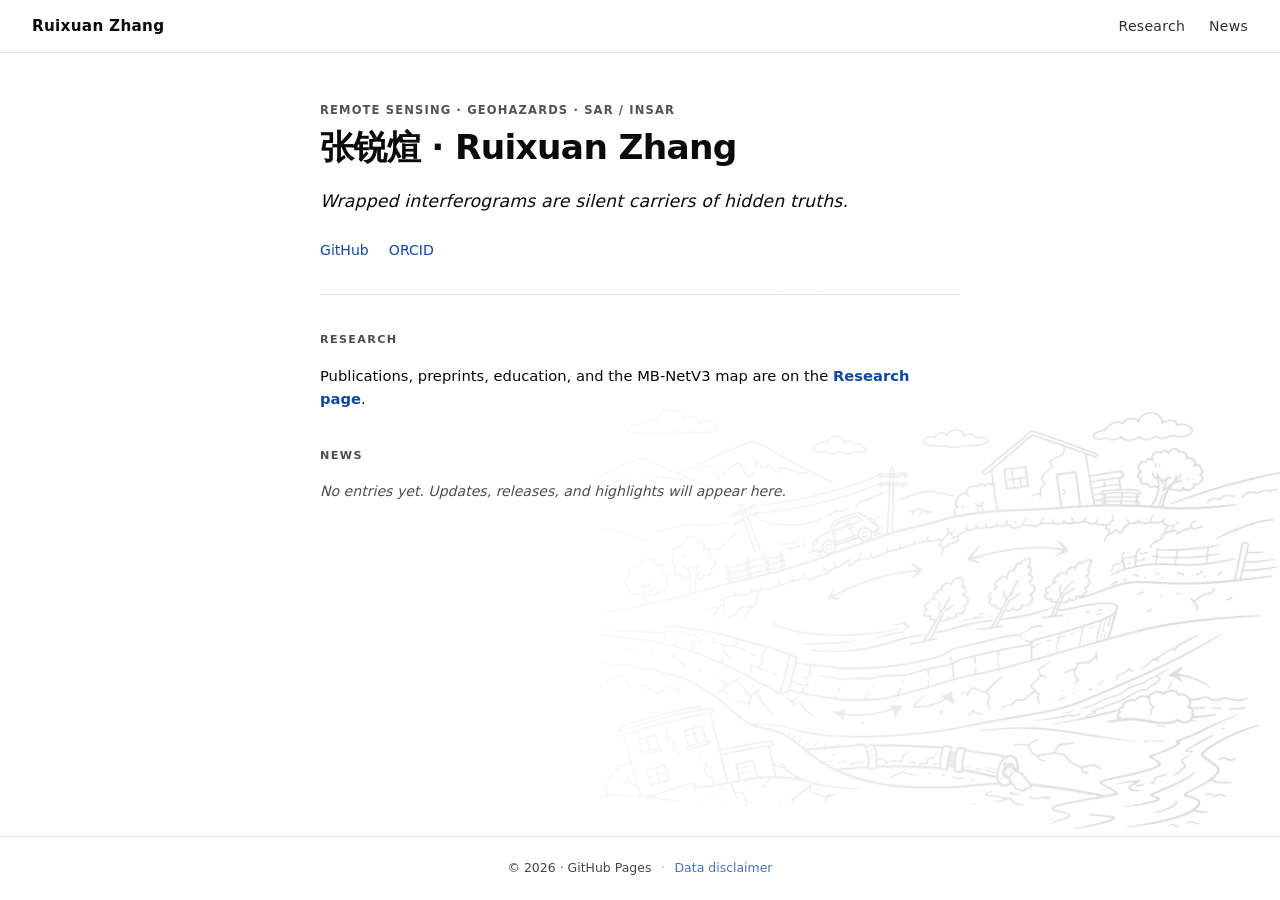
==== index.html @ f578a21b "Add Research subpage (ORCID-backed) and link from home nav Made-with: Cursor" ====
<!DOCTYPE html>
<html lang="en">
<head>
  <meta charset="UTF-8" />
  <meta name="viewport" content="width=device-width, initial-scale=1.0" />
  <title>Ruixuan Zhang (张锐煊)</title>
  <link rel="stylesheet" href="css/home.css" />
</head>
<body>
  <header class="site-header">
    <a class="site-brand" href="/">Ruixuan Zhang</a>
    <nav class="nav" aria-label="Primary">
      <a href="research.html">Research</a>
      <a href="#news">News</a>
    </nav>
  </header>

  <main>
    <section class="intro" aria-label="Introduction">
      <p class="intro-kicker">Remote sensing · Geohazards · SAR / InSAR</p>
      <h1 class="intro-title"><span lang="zh">张锐煊</span> · Ruixuan Zhang</h1>
      <div class="intro-body">
        <p class="intro-quote">Wrapped interferograms are silent carriers of hidden truths.</p>
      </div>
      <ul class="intro-links" aria-label="External links">
        <li><a href="https://github.com/ZRX0813" rel="noopener noreferrer">GitHub</a></li>
        <li><a href="https://orcid.org/0009-0009-0099-7879" rel="noopener noreferrer">ORCID</a></li>
      </ul>
    </section>

    <section id="research" class="panel-section">
      <h2 class="section-title">Research</h2>
      <p class="home-research-teaser">
        Publications, preprints, education, and the MB-NetV3 map are on the
        <a href="research.html">Research page</a>.
      </p>
    </section>

    <section id="news" class="panel-section">
      <h2 class="section-title">News</h2>
      <p class="panel-placeholder">No entries yet. Updates, releases, and highlights will appear here.</p>
    </section>
  </main>

  <footer class="site-footer">
    <span>© 2026 · GitHub Pages</span>
    <span class="footer-dot" aria-hidden="true">·</span>
    <a class="footer-link" href="/MB-NetV3/disclaimer.html">Data disclaimer</a>
  </footer>
</body>
</html>
---- css/home.css ----
/* White background, black / near-black typography */
:root {
  --chrome-text: #0a0a0a;
  --chrome-muted: #2d2d2d;
  --chrome-link: #0d47a1;
  --chrome-border: rgba(0, 0, 0, 0.12);
  --surface: #ffffff;
  --page-bg: #ffffff;
}

*,
*::before,
*::after {
  box-sizing: border-box;
}

html {
  scroll-behavior: smooth;
}

body {
  margin: 0;
  min-height: 100vh;
  display: flex;
  flex-direction: column;
  color: var(--chrome-text);
  background: var(--page-bg);
  font-family: "Segoe UI", system-ui, -apple-system, sans-serif;
  font-weight: 400;
  line-height: 1.6;
  position: relative;
}

/* Landslide line-art watermark: right side, low contrast; gradient keeps copy legible on the left */
body::before {
  content: "";
  position: fixed;
  inset: 0;
  z-index: -2;
  pointer-events: none;
  background-color: #ffffff;
  background-image: url("../layer/main_layer.png");
  background-repeat: no-repeat;
  background-position: right -2% bottom 8%;
  background-size: min(62vw, 720px) auto;
  opacity: 0.14;
}

body::after {
  content: "";
  position: fixed;
  inset: 0;
  z-index: -1;
  pointer-events: none;
  background: linear-gradient(
    100deg,
    #ffffff 0%,
    #ffffff max(18%, 12rem),
    rgba(255, 255, 255, 0.97) 38%,
    rgba(255, 255, 255, 0.82) 52%,
    rgba(255, 255, 255, 0.48) 68%,
    rgba(255, 255, 255, 0.15) 84%,
    rgba(255, 255, 255, 0) 100%
  );
}

@media (max-width: 720px) {
  body::before {
    background-size: min(92vw, 420px) auto;
    background-position: right -12% bottom -4%;
    opacity: 0.09;
  }
}

.site-header {
  position: sticky;
  top: 0;
  z-index: 20;
  display: flex;
  align-items: center;
  justify-content: space-between;
  flex-wrap: wrap;
  gap: 0.75rem 1.5rem;
  padding: 0.85rem clamp(1rem, 4vw, 2rem);
  background: rgba(255, 255, 255, 0.92);
  border-bottom: 1px solid var(--chrome-border);
  backdrop-filter: blur(6px);
  -webkit-backdrop-filter: blur(6px);
}

.site-brand {
  font-size: 0.95rem;
  font-weight: 650;
  letter-spacing: 0.02em;
  color: var(--chrome-text);
  text-decoration: none;
}

.site-brand:hover {
  color: var(--chrome-link);
}

.nav {
  display: flex;
  flex-wrap: wrap;
  gap: 1rem 1.5rem;
  font-size: 0.875rem;
  font-weight: 500;
}

.nav a {
  color: var(--chrome-text);
  text-decoration: none;
  letter-spacing: 0.02em;
  opacity: 0.85;
}

.nav a:hover {
  color: var(--chrome-link);
  opacity: 1;
}

main {
  position: relative;
  z-index: 1;
  flex: 1;
  max-width: 44rem;
  width: 100%;
  margin: 0 auto;
  padding: clamp(1.75rem, 5vw, 3rem) clamp(1rem, 4vw, 2rem) 3rem;
}

.intro {
  padding-bottom: 2rem;
  margin-bottom: 2rem;
  border-bottom: 1px solid var(--chrome-border);
}

.intro-kicker {
  margin: 0 0 0.5rem;
  font-size: 0.72rem;
  font-weight: 600;
  letter-spacing: 0.1em;
  text-transform: uppercase;
  color: var(--chrome-text);
  opacity: 0.7;
}

.intro-title {
  margin: 0 0 1.25rem;
  font-size: clamp(1.65rem, 4.5vw, 2.15rem);
  font-weight: 700;
  line-height: 1.2;
  letter-spacing: -0.02em;
}

.intro-body {
  font-size: 0.95rem;
  color: var(--chrome-text);
  max-width: 40em;
}

.intro-body p {
  margin: 0 0 1rem;
}

.intro-body p:last-child {
  margin-bottom: 0;
}

.intro-quote {
  margin: 0;
  font-size: 1.08rem;
  line-height: 1.55;
  letter-spacing: 0.01em;
  font-style: italic;
}

.intro-links {
  display: flex;
  flex-wrap: wrap;
  gap: 0.5rem 1.25rem;
  margin: 1.35rem 0 0;
  padding: 0;
  list-style: none;
}

.intro-links a {
  font-size: 0.88rem;
  font-weight: 500;
  color: var(--chrome-link);
  text-decoration: none;
}

.intro-links a:hover {
  text-decoration: underline;
}

.panel-section {
  margin-top: 2.25rem;
  scroll-margin-top: 4rem;
}

.section-title {
  margin: 0 0 1rem;
  font-size: 0.7rem;
  font-weight: 700;
  letter-spacing: 0.12em;
  text-transform: uppercase;
  color: var(--chrome-text);
  opacity: 0.72;
}

.panel-list {
  display: flex;
  flex-direction: column;
  gap: 1rem;
}

.panel-card {
  padding: 1.25rem 1.35rem;
  border-radius: 12px;
  background: rgba(255, 255, 255, 0.94);
  border: 1px solid var(--chrome-border);
  box-shadow: none;
  backdrop-filter: blur(4px);
  -webkit-backdrop-filter: blur(4px);
}

.panel-card h3 {
  margin: 0 0 0.5rem;
  font-size: 1.02rem;
  font-weight: 650;
}

.panel-card p {
  margin: 0;
  font-size: 0.9rem;
  line-height: 1.55;
  color: var(--chrome-text);
  opacity: 0.88;
}

.panel-card-link {
  display: inline-block;
  margin-top: 1rem;
  font-size: 0.88rem;
  font-weight: 600;
  color: var(--chrome-link);
  text-decoration: none;
}

.panel-card-link:hover {
  text-decoration: underline;
}

.panel-placeholder {
  margin: 0;
  font-size: 0.88rem;
  line-height: 1.55;
  color: var(--chrome-text);
  opacity: 0.72;
  font-style: italic;
}

.site-footer {
  position: relative;
  z-index: 1;
  margin-top: auto;
  padding: 1.35rem clamp(1rem, 4vw, 2rem);
  text-align: center;
  font-size: 0.78rem;
  color: var(--chrome-text);
  opacity: 0.75;
  border-top: 1px solid var(--chrome-border);
  background: rgba(255, 255, 255, 0.9);
  backdrop-filter: blur(6px);
  -webkit-backdrop-filter: blur(6px);
}

.footer-dot {
  margin: 0 0.35rem;
  opacity: 0.5;
}

.footer-link {
  color: var(--chrome-link);
  text-decoration: none;
}

.footer-link:hover {
  text-decoration: underline;
}

/* --- Research subpage --- */
.research-main {
  max-width: 48rem;
}

.research-lead {
  margin: 0 0 1.75rem;
  font-size: 0.9rem;
  line-height: 1.55;
  color: var(--chrome-text);
  opacity: 0.88;
}

.research-lead a {
  color: var(--chrome-link);
  text-decoration: none;
  font-weight: 500;
}

.research-lead a:hover {
  text-decoration: underline;
}

.research-section {
  margin-top: 2rem;
}

.edu-meta {
  margin: 0.35rem 0 0;
  font-size: 0.88rem;
  line-height: 1.5;
  opacity: 0.88;
}

.research-keywords {
  margin: 0;
  font-size: 0.92rem;
  line-height: 1.55;
}

.keywords-note {
  font-size: 0.82rem;
  opacity: 0.7;
}

.works-note {
  margin: 0 0 1.25rem;
  font-size: 0.82rem;
  line-height: 1.45;
  color: var(--chrome-text);
  opacity: 0.72;
}

.work-list {
  margin: 0;
  padding: 0;
  list-style: none;
  counter-reset: work;
}

.work-item {
  margin: 0;
  padding: 1.15rem 0;
  border-bottom: 1px solid var(--chrome-border);
}

.work-item:last-child {
  border-bottom: none;
}

.work-title {
  display: inline;
  font-size: 0.95rem;
  font-weight: 650;
  line-height: 1.45;
  color: var(--chrome-text);
  text-decoration: none;
}

.work-title:hover {
  color: var(--chrome-link);
  text-decoration: underline;
}

.work-meta {
  margin: 0.4rem 0 0;
  font-size: 0.82rem;
  line-height: 1.45;
  color: var(--chrome-text);
  opacity: 0.78;
}

.work-doi {
  margin: 0.25rem 0 0;
  font-size: 0.78rem;
  line-height: 1.4;
  opacity: 0.75;
}

.work-doi a {
  color: var(--chrome-link);
  text-decoration: none;
}

.work-doi a:hover {
  text-decoration: underline;
}

.home-research-teaser {
  margin: 0;
  font-size: 0.92rem;
  line-height: 1.55;
}

.home-research-teaser a {
  color: var(--chrome-link);
  font-weight: 600;
  text-decoration: none;
}

.home-research-teaser a:hover {
  text-decoration: underline;
}

.nav a[aria-current="page"] {
  font-weight: 700;
  opacity: 1;
}
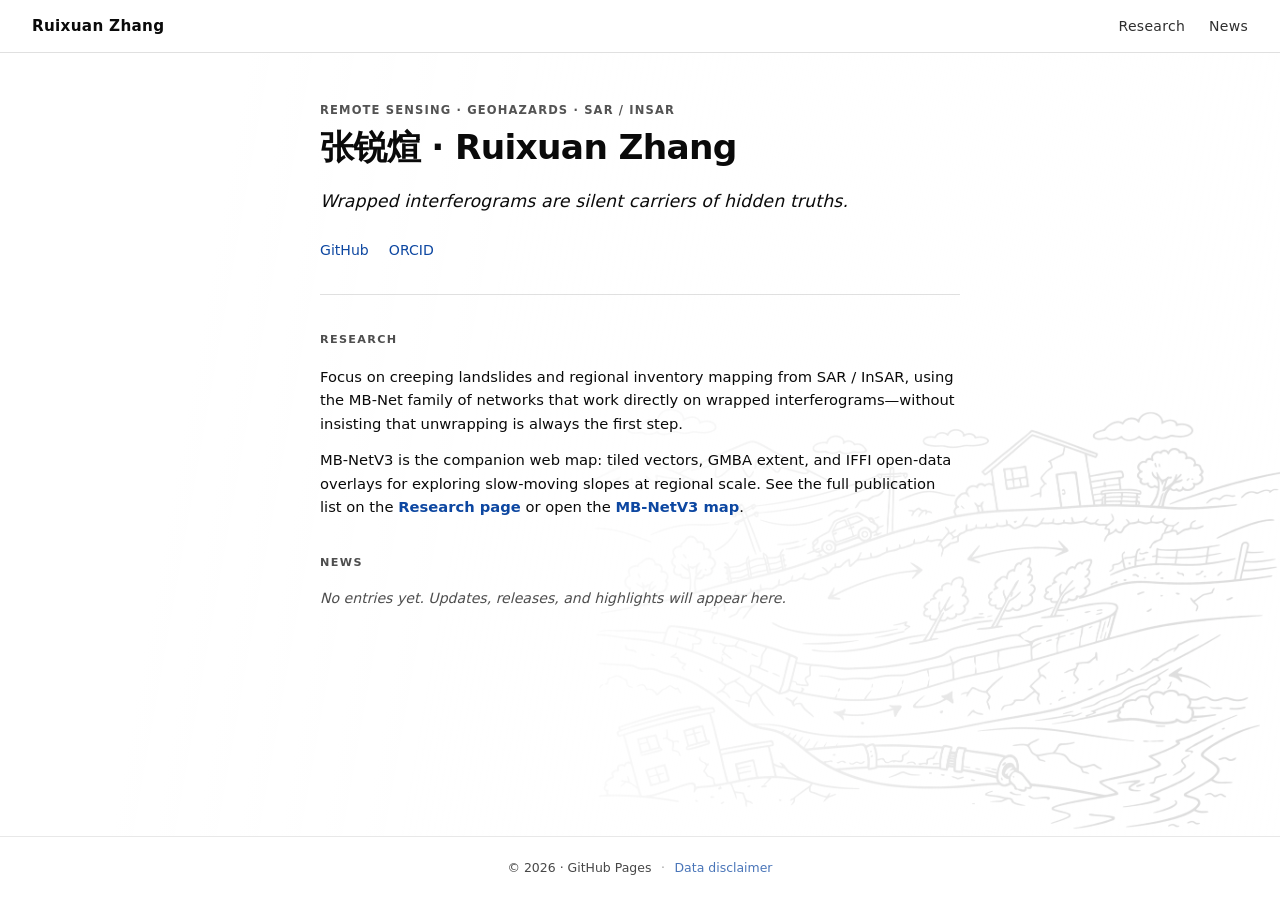
==== commit 316a3240: "Home Research: Focus on MB-Net line and MB-NetV3 web map copy Made-with: Cursor" ====
--- a/index.html
+++ b/index.html
@@ -30,10 +30,14 @@
 
     <section id="research" class="panel-section">
       <h2 class="section-title">Research</h2>
-      <p class="home-research-teaser">
-        Publications, preprints, education, and the MB-NetV3 map are on the
-        <a href="research.html">Research page</a>.
-      </p>
+      <div class="home-research">
+        <p>
+          Focus on creeping landslides and regional inventory mapping from SAR / InSAR, using the MB-Net family of networks that work directly on wrapped interferograms—without insisting that unwrapping is always the first step.
+        </p>
+        <p>
+          MB-NetV3 is the companion web map: tiled vectors, GMBA extent, and IFFI open-data overlays for exploring slow-moving slopes at regional scale. See the full publication list on the <a href="research.html">Research page</a> or open the <a href="/MB-NetV3/">MB-NetV3 map</a>.
+        </p>
+      </div>
     </section>
 
     <section id="news" class="panel-section">
--- a/css/home.css
+++ b/css/home.css
@@ -96,6 +96,13 @@
   text-decoration: none;
 }
 
+.self-name {
+  font-weight: 700;
+  text-decoration: underline;
+  text-underline-offset: 0.15em;
+  text-decoration-thickness: 0.07em;
+}
+
 .site-brand:hover {
   color: var(--chrome-link);
 }
@@ -294,125 +301,153 @@
 
 /* --- Research subpage --- */
 .research-main {
-  max-width: 48rem;
-}
-
-.research-lead {
-  margin: 0 0 1.75rem;
+  max-width: 46rem;
+}
+
+.research-page-head {
+  margin: 0 0 2.5rem;
+  padding-bottom: 1.75rem;
+  border-bottom: 1px solid var(--chrome-border);
+}
+
+.research-page-title {
+  margin: 0;
+  font-size: clamp(1.75rem, 4.2vw, 2.25rem);
+  font-weight: 700;
+  line-height: 1.15;
+  letter-spacing: -0.03em;
+}
+
+.recent-stack {
+  display: flex;
+  flex-direction: column;
+  gap: 1.25rem;
+}
+
+.recent-card-title {
+  margin: 0 0 0.5rem;
+  font-size: 1.05rem;
+  font-weight: 650;
+  letter-spacing: -0.01em;
+}
+
+.recent-card-text {
+  margin: 0;
   font-size: 0.9rem;
+  line-height: 1.6;
+  color: var(--chrome-text);
+  opacity: 0.88;
+}
+
+.recent-card-meta {
+  margin: 0 0 0.65rem;
+  font-size: 0.8125rem;
+  line-height: 1.45;
+  color: var(--chrome-text);
+  opacity: 0.72;
+}
+
+.recent-card-authors {
+  margin: 0;
+  font-size: 0.8125rem;
   line-height: 1.55;
-  color: var(--chrome-text);
-  opacity: 0.88;
-}
-
-.research-lead a {
-  color: var(--chrome-link);
-  text-decoration: none;
-  font-weight: 500;
-}
-
-.research-lead a:hover {
-  text-decoration: underline;
-}
-
-.research-section {
-  margin-top: 2rem;
-}
-
-.edu-meta {
-  margin: 0.35rem 0 0;
-  font-size: 0.88rem;
-  line-height: 1.5;
-  opacity: 0.88;
-}
-
-.research-keywords {
-  margin: 0;
-  font-size: 0.92rem;
-  line-height: 1.55;
-}
-
-.keywords-note {
-  font-size: 0.82rem;
-  opacity: 0.7;
-}
-
-.works-note {
-  margin: 0 0 1.25rem;
-  font-size: 0.82rem;
-  line-height: 1.45;
-  color: var(--chrome-text);
-  opacity: 0.72;
-}
-
-.work-list {
+  color: var(--chrome-muted);
+  opacity: 0.92;
+}
+
+.recent-card-authors .self-name {
+  color: var(--chrome-text);
+  opacity: 1;
+}
+
+.pub-list {
   margin: 0;
   padding: 0;
   list-style: none;
-  counter-reset: work;
-}
-
-.work-item {
-  margin: 0;
-  padding: 1.15rem 0;
+}
+
+.pub-item {
+  margin: 0;
+  padding: 1.35rem 0;
   border-bottom: 1px solid var(--chrome-border);
 }
 
-.work-item:last-child {
+.pub-item:first-child {
+  padding-top: 0.25rem;
+}
+
+.pub-item:last-child {
   border-bottom: none;
-}
-
-.work-title {
-  display: inline;
-  font-size: 0.95rem;
+  padding-bottom: 0;
+}
+
+.pub-title {
+  display: block;
+  margin: 0;
+  font-size: 1rem;
   font-weight: 650;
   line-height: 1.45;
-  color: var(--chrome-text);
-  text-decoration: none;
-}
-
-.work-title:hover {
-  color: var(--chrome-link);
-  text-decoration: underline;
-}
-
-.work-meta {
-  margin: 0.4rem 0 0;
-  font-size: 0.82rem;
+  letter-spacing: -0.015em;
+  color: var(--chrome-text);
+  text-decoration: none;
+}
+
+a.pub-title:visited,
+a.pub-title:hover,
+a.pub-title:active {
+  color: var(--chrome-text);
+  text-decoration: none;
+}
+
+a.pub-title:focus-visible {
+  color: var(--chrome-text);
+  text-decoration: none;
+  outline: 2px solid var(--chrome-border);
+  outline-offset: 3px;
+}
+
+.pub-authors {
+  margin: 0.55rem 0 0;
+  font-size: 0.8125rem;
+  line-height: 1.55;
+  color: var(--chrome-muted);
+  opacity: 0.92;
+}
+
+.pub-authors .self-name {
+  color: var(--chrome-text);
+  opacity: 1;
+}
+
+.pub-venue {
+  margin: 0.35rem 0 0;
+  font-size: 0.8125rem;
   line-height: 1.45;
   color: var(--chrome-text);
-  opacity: 0.78;
-}
-
-.work-doi {
-  margin: 0.25rem 0 0;
-  font-size: 0.78rem;
-  line-height: 1.4;
-  opacity: 0.75;
-}
-
-.work-doi a {
-  color: var(--chrome-link);
-  text-decoration: none;
-}
-
-.work-doi a:hover {
-  text-decoration: underline;
-}
-
-.home-research-teaser {
-  margin: 0;
+  opacity: 0.72;
+}
+
+.home-research {
   font-size: 0.92rem;
-  line-height: 1.55;
-}
-
-.home-research-teaser a {
+  line-height: 1.58;
+  color: var(--chrome-text);
+}
+
+.home-research p {
+  margin: 0 0 0.85rem;
+}
+
+.home-research p:last-child {
+  margin-bottom: 0;
+}
+
+.home-research a {
   color: var(--chrome-link);
   font-weight: 600;
   text-decoration: none;
 }
 
-.home-research-teaser a:hover {
+.home-research a:hover {
   text-decoration: underline;
 }
 
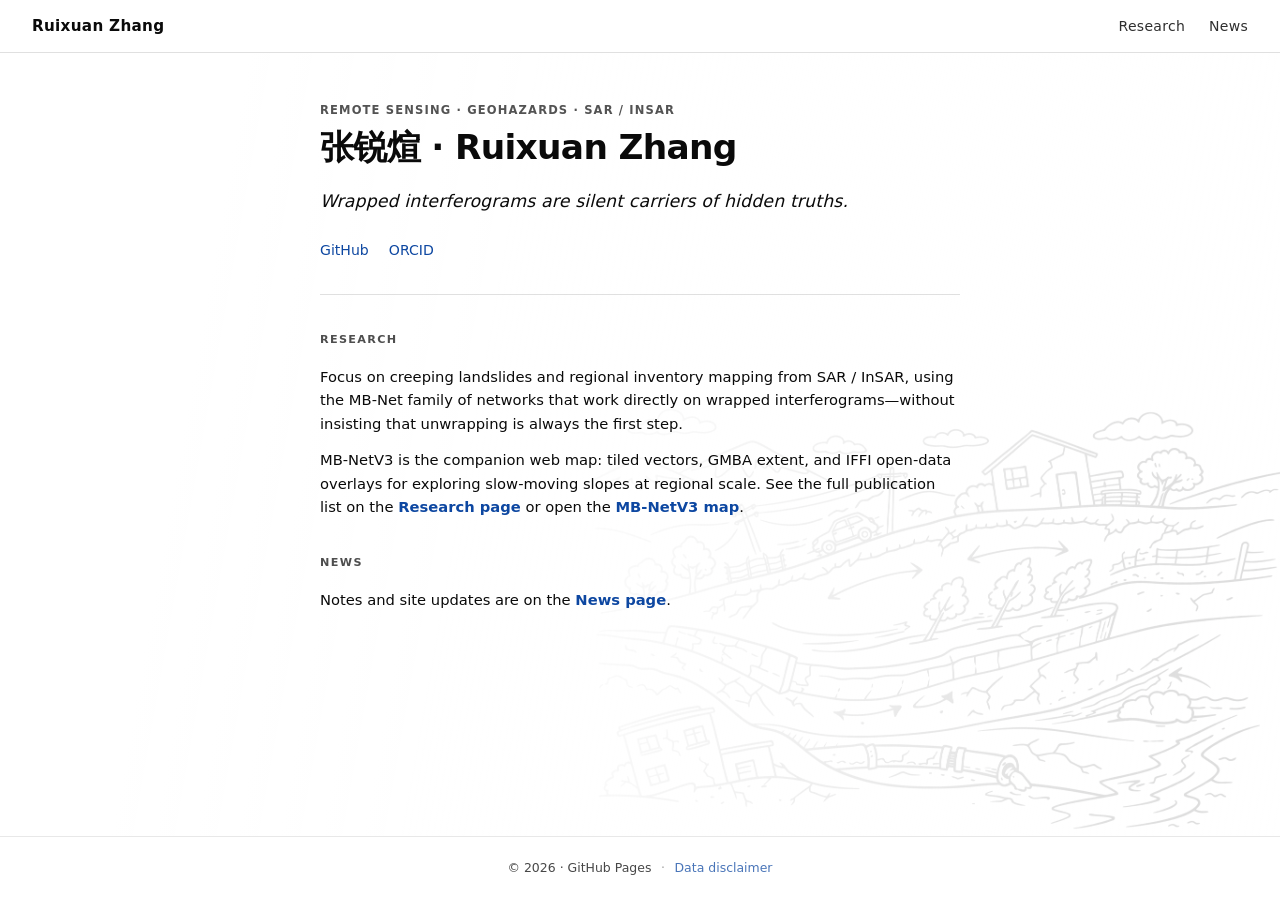
==== commit 4c840b50: "Add News subpage and wire nav from home and Research Made-with: Cursor" ====
--- a/index.html
+++ b/index.html
@@ -11,7 +11,7 @@
     <a class="site-brand" href="/">Ruixuan Zhang</a>
     <nav class="nav" aria-label="Primary">
       <a href="research.html">Research</a>
-      <a href="#news">News</a>
+      <a href="news.html">News</a>
     </nav>
   </header>
 
@@ -42,7 +42,11 @@
 
     <section id="news" class="panel-section">
       <h2 class="section-title">News</h2>
-      <p class="panel-placeholder">No entries yet. Updates, releases, and highlights will appear here.</p>
+      <div class="home-news">
+        <p>
+          Notes and site updates are on the <a href="news.html">News page</a>.
+        </p>
+      </div>
     </section>
   </main>
 
--- a/css/home.css
+++ b/css/home.css
@@ -451,6 +451,58 @@
   text-decoration: underline;
 }
 
+.home-news {
+  font-size: 0.92rem;
+  line-height: 1.58;
+  color: var(--chrome-text);
+}
+
+.home-news p {
+  margin: 0;
+}
+
+.home-news a {
+  color: var(--chrome-link);
+  font-weight: 600;
+  text-decoration: none;
+}
+
+.home-news a:hover {
+  text-decoration: underline;
+}
+
+/* --- News subpage --- */
+.news-list {
+  margin: 0;
+  padding: 0;
+  list-style: none;
+  display: flex;
+  flex-direction: column;
+  gap: 1rem;
+}
+
+.news-item {
+  margin: 0;
+}
+
+.news-date {
+  display: block;
+  margin: 0 0 0.5rem;
+  font-size: 0.78rem;
+  font-weight: 650;
+  letter-spacing: 0.06em;
+  text-transform: none;
+  color: var(--chrome-text);
+  opacity: 0.65;
+}
+
+.news-text {
+  margin: 0;
+  font-size: 0.96rem;
+  line-height: 1.65;
+  color: var(--chrome-text);
+}
+
 .nav a[aria-current="page"] {
   font-weight: 700;
   opacity: 1;
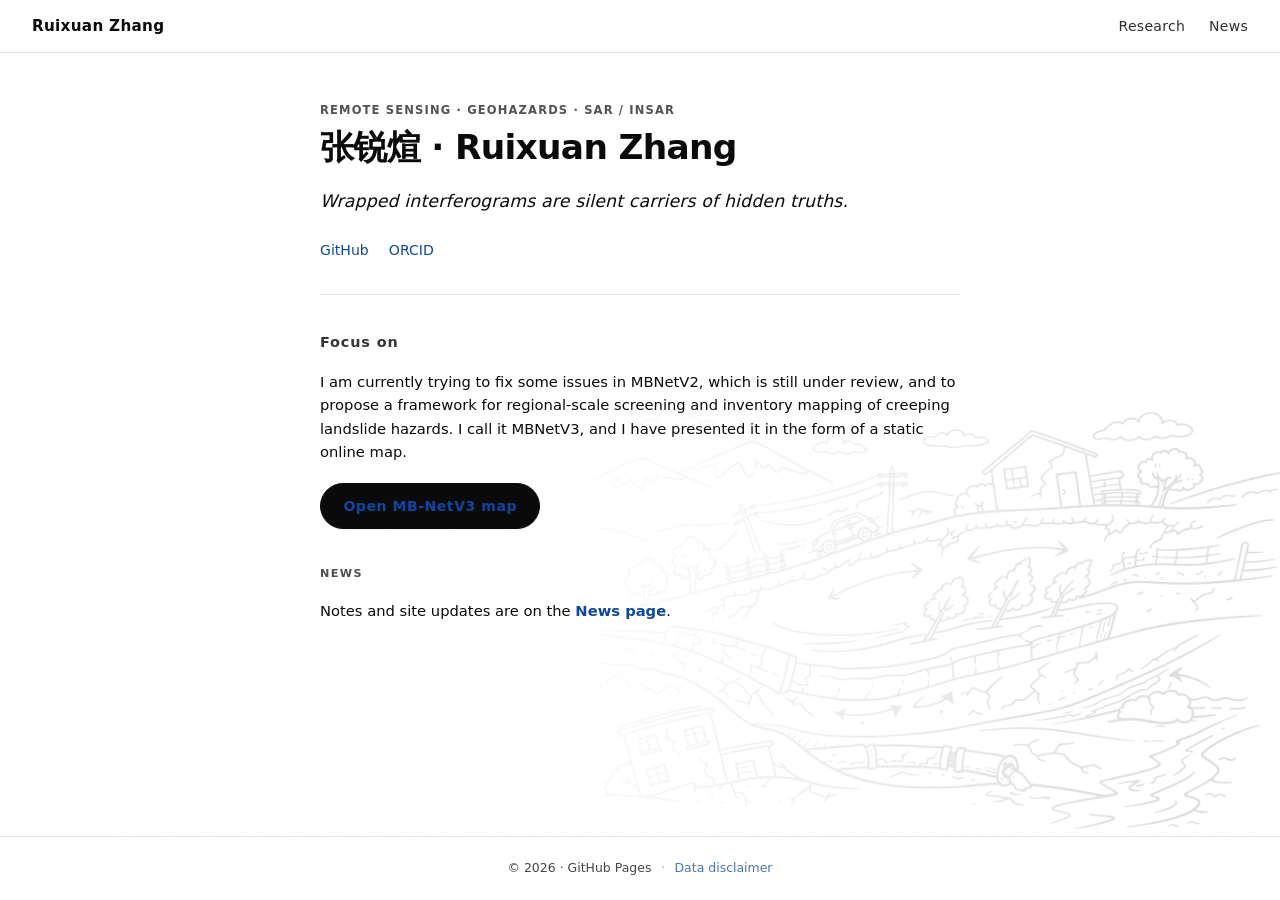
==== commit 397f4dec: "Home: Focus on section copy, MB-NetV3 CTA button Made-with: Cursor" ====
--- a/index.html
+++ b/index.html
@@ -29,13 +29,13 @@
     </section>
 
     <section id="research" class="panel-section">
-      <h2 class="section-title">Research</h2>
+      <h2 class="section-title section-title--sentence">Focus on</h2>
       <div class="home-research">
         <p>
-          Focus on creeping landslides and regional inventory mapping from SAR / InSAR, using the MB-Net family of networks that work directly on wrapped interferograms—without insisting that unwrapping is always the first step.
+          I am currently trying to fix some issues in MBNetV2, which is still under review, and to propose a framework for regional-scale screening and inventory mapping of creeping landslide hazards. I call it MBNetV3, and I have presented it in the form of a static online map.
         </p>
-        <p>
-          MB-NetV3 is the companion web map: tiled vectors, GMBA extent, and IFFI open-data overlays for exploring slow-moving slopes at regional scale. See the full publication list on the <a href="research.html">Research page</a> or open the <a href="/MB-NetV3/">MB-NetV3 map</a>.
+        <p class="home-research-cta-wrap">
+          <a class="home-research-cta" href="https://zrx0813.github.io/MB-NetV3/" rel="noopener noreferrer">Open MB-NetV3 map</a>
         </p>
       </div>
     </section>
--- a/css/home.css
+++ b/css/home.css
@@ -218,6 +218,14 @@
   opacity: 0.72;
 }
 
+.section-title--sentence {
+  font-size: clamp(0.82rem, 1.6vw, 0.9rem);
+  font-weight: 650;
+  letter-spacing: 0.06em;
+  text-transform: none;
+  opacity: 0.82;
+}
+
 .panel-list {
   display: flex;
   flex-direction: column;
@@ -451,6 +459,51 @@
   text-decoration: underline;
 }
 
+.home-research .home-research-cta-wrap {
+  margin: 1.25rem 0 0;
+}
+
+.home-research-cta {
+  display: inline-flex;
+  align-items: center;
+  justify-content: center;
+  gap: 0.4rem;
+  padding: 0.68rem 1.4rem;
+  font-size: 0.875rem;
+  font-weight: 600;
+  letter-spacing: 0.04em;
+  color: #fff;
+  background: var(--chrome-text);
+  border: 1px solid var(--chrome-text);
+  border-radius: 999px;
+  text-decoration: none;
+  box-shadow: 0 1px 2px rgba(0, 0, 0, 0.06);
+  transition:
+    background 0.18s ease,
+    border-color 0.18s ease,
+    color 0.18s ease,
+    box-shadow 0.18s ease,
+    transform 0.18s ease;
+}
+
+.home-research-cta:hover {
+  background: var(--chrome-link);
+  border-color: var(--chrome-link);
+  color: #fff;
+  box-shadow: 0 4px 14px rgba(13, 71, 161, 0.22);
+  transform: translateY(-1px);
+}
+
+.home-research-cta:focus-visible {
+  outline: 2px solid var(--chrome-link);
+  outline-offset: 3px;
+}
+
+.home-research-cta:active {
+  transform: translateY(0);
+  box-shadow: 0 1px 4px rgba(13, 71, 161, 0.18);
+}
+
 .home-news {
   font-size: 0.92rem;
   line-height: 1.58;
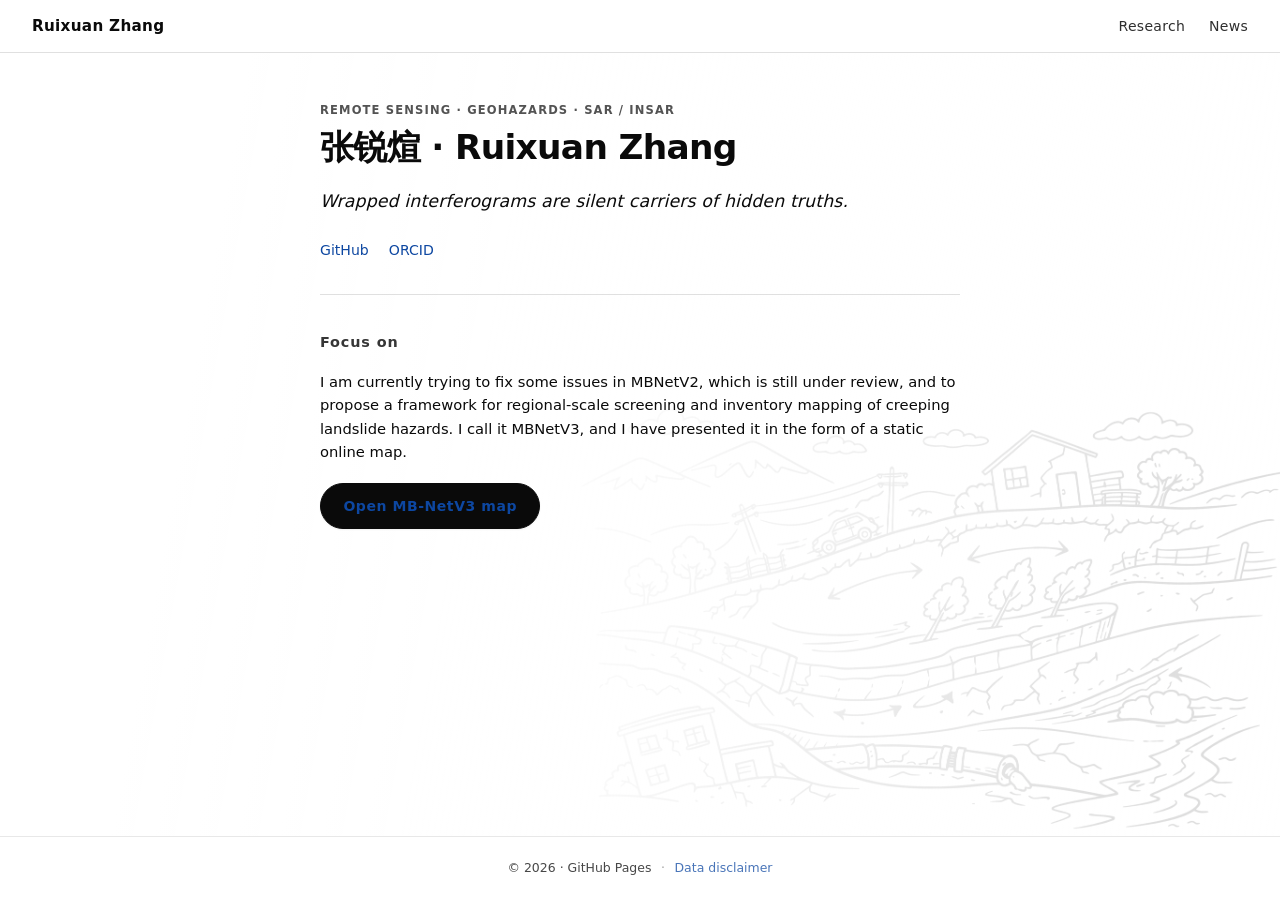
==== commit 9120b007: "Home: remove News section; news.html copy in English Made-with: Cursor" ====
--- a/index.html
+++ b/index.html
@@ -39,15 +39,6 @@
         </p>
       </div>
     </section>
-
-    <section id="news" class="panel-section">
-      <h2 class="section-title">News</h2>
-      <div class="home-news">
-        <p>
-          Notes and site updates are on the <a href="news.html">News page</a>.
-        </p>
-      </div>
-    </section>
   </main>
 
   <footer class="site-footer">
--- a/css/home.css
+++ b/css/home.css
@@ -504,26 +504,6 @@
   box-shadow: 0 1px 4px rgba(13, 71, 161, 0.18);
 }
 
-.home-news {
-  font-size: 0.92rem;
-  line-height: 1.58;
-  color: var(--chrome-text);
-}
-
-.home-news p {
-  margin: 0;
-}
-
-.home-news a {
-  color: var(--chrome-link);
-  font-weight: 600;
-  text-decoration: none;
-}
-
-.home-news a:hover {
-  text-decoration: underline;
-}
-
 /* --- News subpage --- */
 .news-list {
   margin: 0;
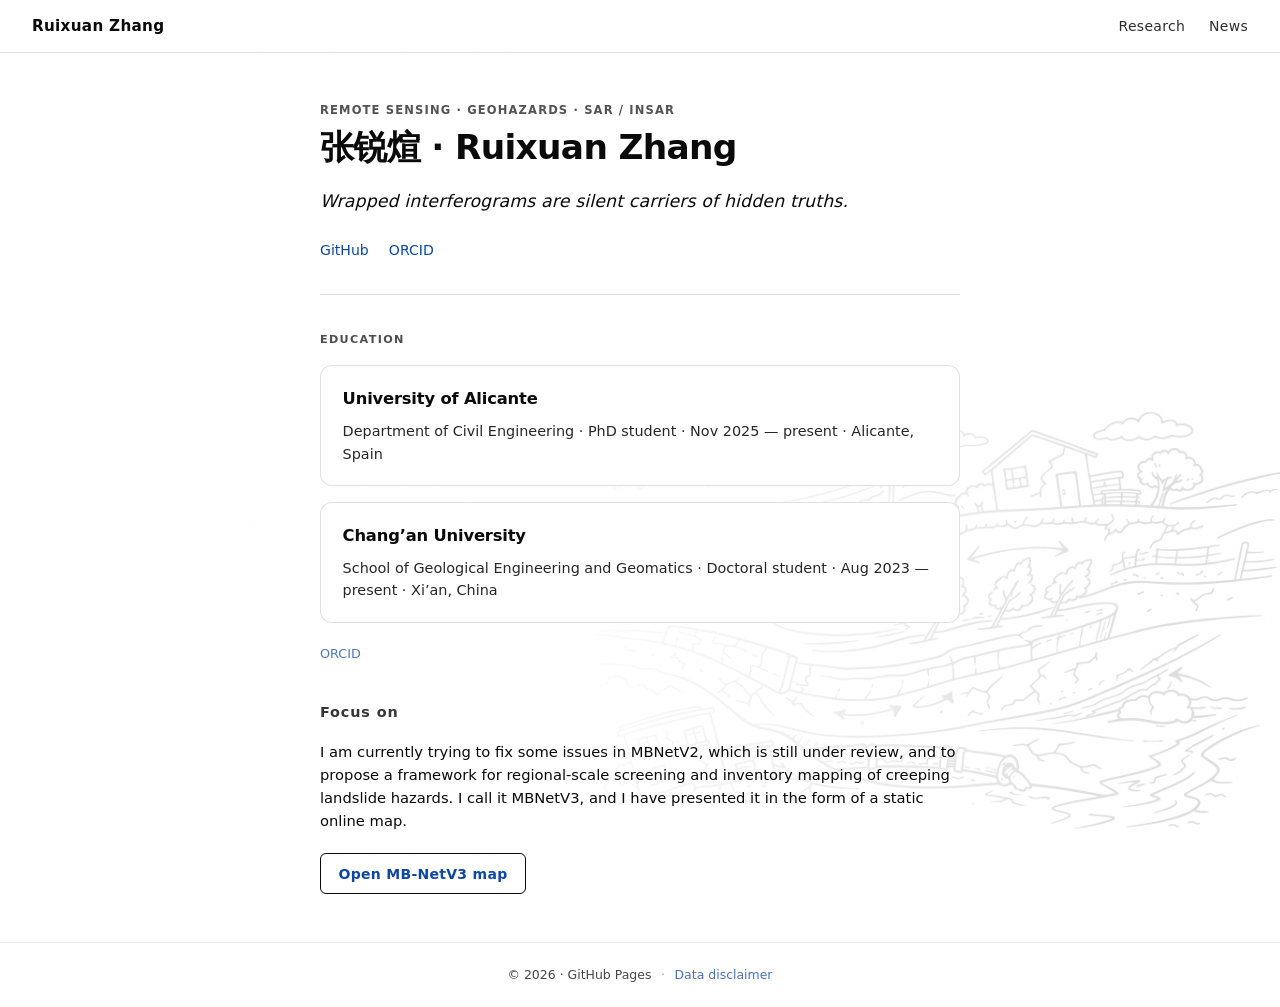
==== commit c4e1c1b1: "Home: Education section from ORCID public record Made-with: Cursor" ====
--- a/index.html
+++ b/index.html
@@ -28,6 +28,27 @@
       </ul>
     </section>
 
+    <section id="education" class="panel-section" aria-labelledby="education-heading">
+      <h2 id="education-heading" class="section-title">Education</h2>
+      <div class="home-education">
+        <article class="panel-card">
+          <h3 class="home-education-org">University of Alicante</h3>
+          <p class="home-education-detail">
+            Department of Civil Engineering · PhD student · Nov 2025 — present · Alicante, Spain
+          </p>
+        </article>
+        <article class="panel-card">
+          <h3 class="home-education-org">Chang’an University</h3>
+          <p class="home-education-detail">
+            School of Geological Engineering and Geomatics · Doctoral student · Aug 2023 — present · Xi’an, China
+          </p>
+        </article>
+        <p class="home-education-source">
+          <a href="https://orcid.org/0009-0009-0099-7879" rel="noopener noreferrer">ORCID</a>
+        </p>
+      </div>
+    </section>
+
     <section id="research" class="panel-section">
       <h2 class="section-title section-title--sentence">Focus on</h2>
       <div class="home-research">
--- a/css/home.css
+++ b/css/home.css
@@ -435,6 +435,43 @@
   opacity: 0.72;
 }
 
+.home-education {
+  display: flex;
+  flex-direction: column;
+  gap: 1rem;
+}
+
+.home-education-org {
+  margin: 0 0 0.45rem;
+  font-size: 0.98rem;
+  font-weight: 650;
+  letter-spacing: -0.01em;
+}
+
+.home-education-detail {
+  margin: 0;
+  font-size: 0.88rem;
+  line-height: 1.55;
+  color: var(--chrome-text);
+  opacity: 0.88;
+}
+
+.home-education-source {
+  margin: 0.35rem 0 0;
+  font-size: 0.8rem;
+  opacity: 0.72;
+}
+
+.home-education-source a {
+  color: var(--chrome-link);
+  font-weight: 500;
+  text-decoration: none;
+}
+
+.home-education-source a:hover {
+  text-decoration: underline;
+}
+
 .home-research {
   font-size: 0.92rem;
   line-height: 1.58;
@@ -457,6 +494,10 @@
 
 .home-research a:hover {
   text-decoration: underline;
+}
+
+.home-research a.home-research-cta:hover {
+  text-decoration: none;
 }
 
 .home-research .home-research-cta-wrap {
@@ -467,41 +508,31 @@
   display: inline-flex;
   align-items: center;
   justify-content: center;
-  gap: 0.4rem;
-  padding: 0.68rem 1.4rem;
+  padding: 0.55rem 1.1rem;
   font-size: 0.875rem;
-  font-weight: 600;
-  letter-spacing: 0.04em;
-  color: #fff;
-  background: var(--chrome-text);
+  font-weight: 550;
+  letter-spacing: 0.02em;
+  color: var(--chrome-text);
+  background: #fff;
   border: 1px solid var(--chrome-text);
-  border-radius: 999px;
-  text-decoration: none;
-  box-shadow: 0 1px 2px rgba(0, 0, 0, 0.06);
-  transition:
-    background 0.18s ease,
-    border-color 0.18s ease,
-    color 0.18s ease,
-    box-shadow 0.18s ease,
-    transform 0.18s ease;
+  border-radius: 6px;
+  text-decoration: none;
+  transition: background 0.12s ease;
 }
 
 .home-research-cta:hover {
-  background: var(--chrome-link);
-  border-color: var(--chrome-link);
-  color: #fff;
-  box-shadow: 0 4px 14px rgba(13, 71, 161, 0.22);
-  transform: translateY(-1px);
+  color: var(--chrome-text);
+  background: rgba(0, 0, 0, 0.04);
+  text-decoration: none;
 }
 
 .home-research-cta:focus-visible {
-  outline: 2px solid var(--chrome-link);
-  outline-offset: 3px;
+  outline: 2px solid var(--chrome-text);
+  outline-offset: 2px;
 }
 
 .home-research-cta:active {
-  transform: translateY(0);
-  box-shadow: 0 1px 4px rgba(13, 71, 161, 0.18);
+  background: rgba(0, 0, 0, 0.07);
 }
 
 /* --- News subpage --- */
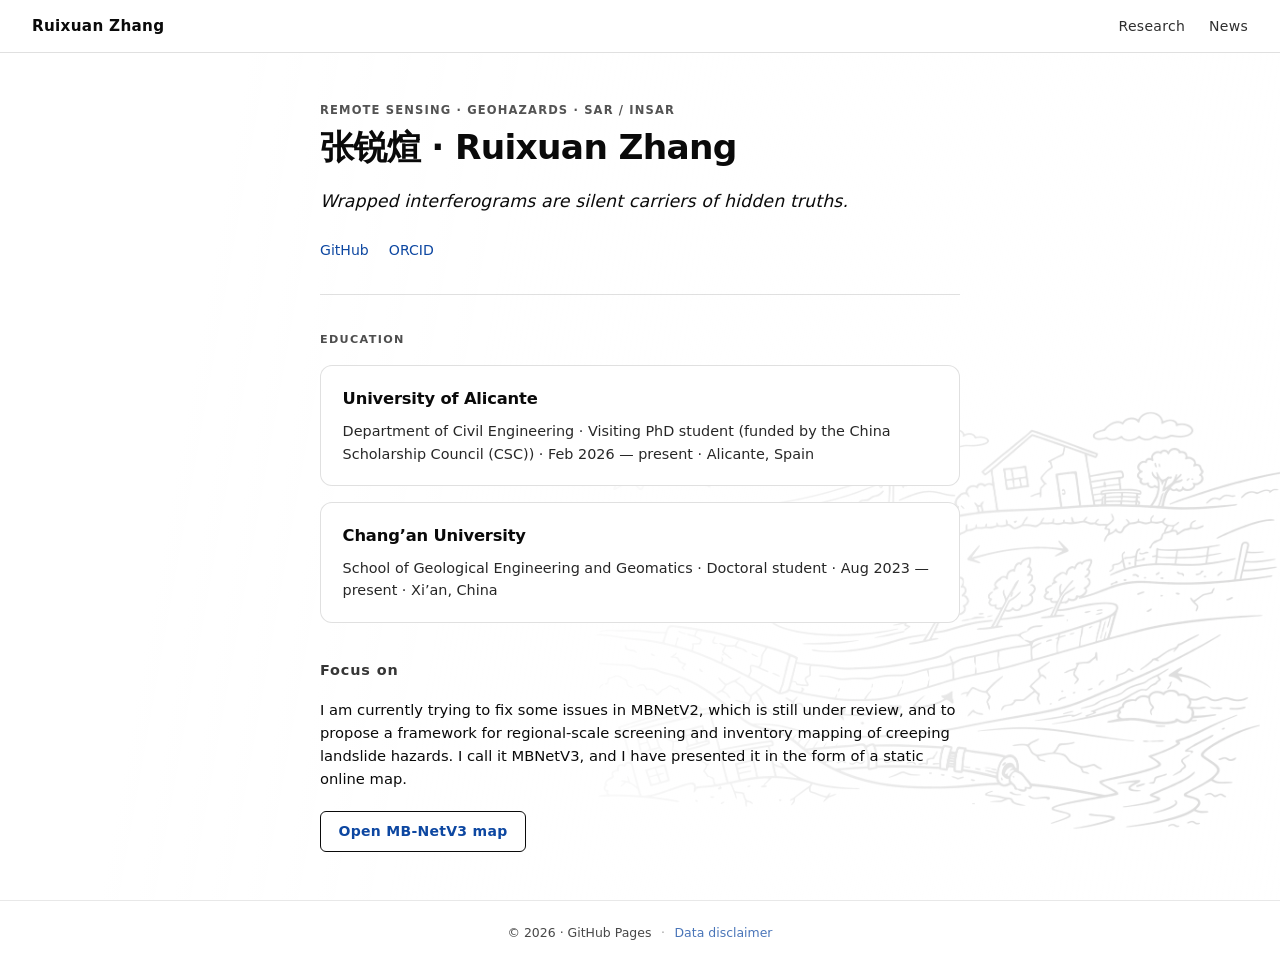
==== commit 30e7397c: "Education: Alicante visiting PhD/CSC, Feb 2026; drop ORCID footer Made-with: Cursor" ====
--- a/index.html
+++ b/index.html
@@ -34,7 +34,7 @@
         <article class="panel-card">
           <h3 class="home-education-org">University of Alicante</h3>
           <p class="home-education-detail">
-            Department of Civil Engineering · PhD student · Nov 2025 — present · Alicante, Spain
+            Department of Civil Engineering · Visiting PhD student (funded by the China Scholarship Council (CSC)) · Feb 2026 — present · Alicante, Spain
           </p>
         </article>
         <article class="panel-card">
@@ -43,9 +43,6 @@
             School of Geological Engineering and Geomatics · Doctoral student · Aug 2023 — present · Xi’an, China
           </p>
         </article>
-        <p class="home-education-source">
-          <a href="https://orcid.org/0009-0009-0099-7879" rel="noopener noreferrer">ORCID</a>
-        </p>
       </div>
     </section>
 
--- a/css/home.css
+++ b/css/home.css
@@ -456,22 +456,6 @@
   opacity: 0.88;
 }
 
-.home-education-source {
-  margin: 0.35rem 0 0;
-  font-size: 0.8rem;
-  opacity: 0.72;
-}
-
-.home-education-source a {
-  color: var(--chrome-link);
-  font-weight: 500;
-  text-decoration: none;
-}
-
-.home-education-source a:hover {
-  text-decoration: underline;
-}
-
 .home-research {
   font-size: 0.92rem;
   line-height: 1.58;
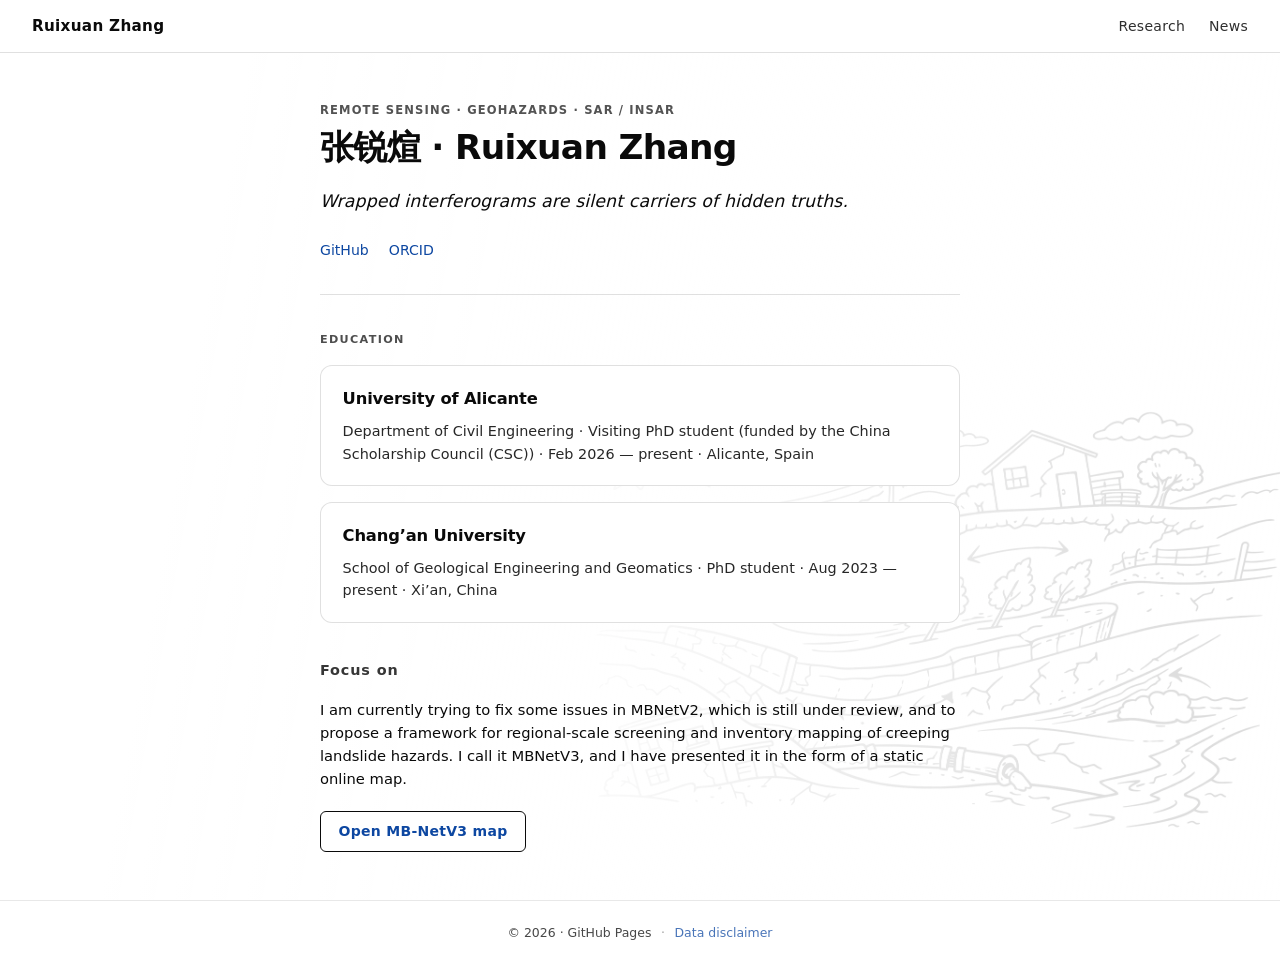
==== commit f4d04180: "Education: Chang'an University role to PhD student Made-with: Cursor" ====
--- a/index.html
+++ b/index.html
@@ -40,7 +40,7 @@
         <article class="panel-card">
           <h3 class="home-education-org">Chang’an University</h3>
           <p class="home-education-detail">
-            School of Geological Engineering and Geomatics · Doctoral student · Aug 2023 — present · Xi’an, China
+            School of Geological Engineering and Geomatics · PhD student · Aug 2023 — present · Xi’an, China
           </p>
         </article>
       </div>
